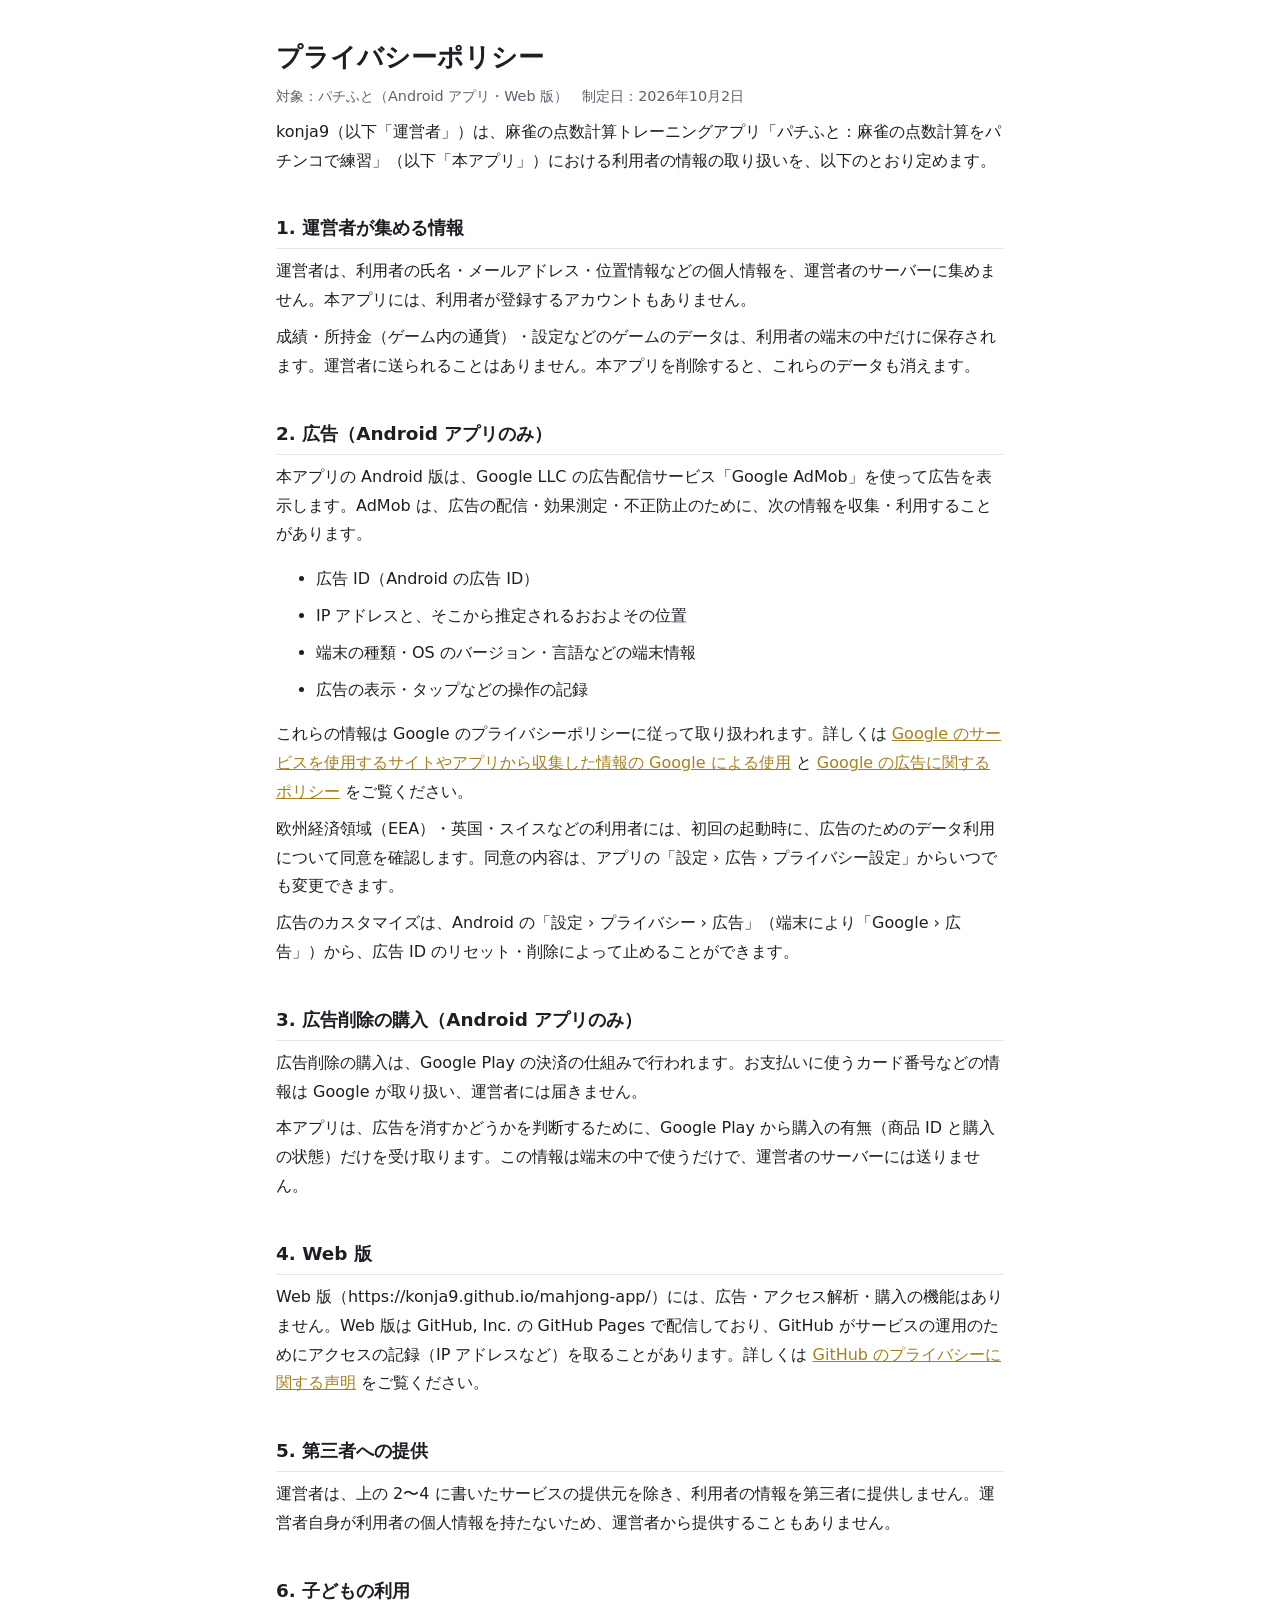
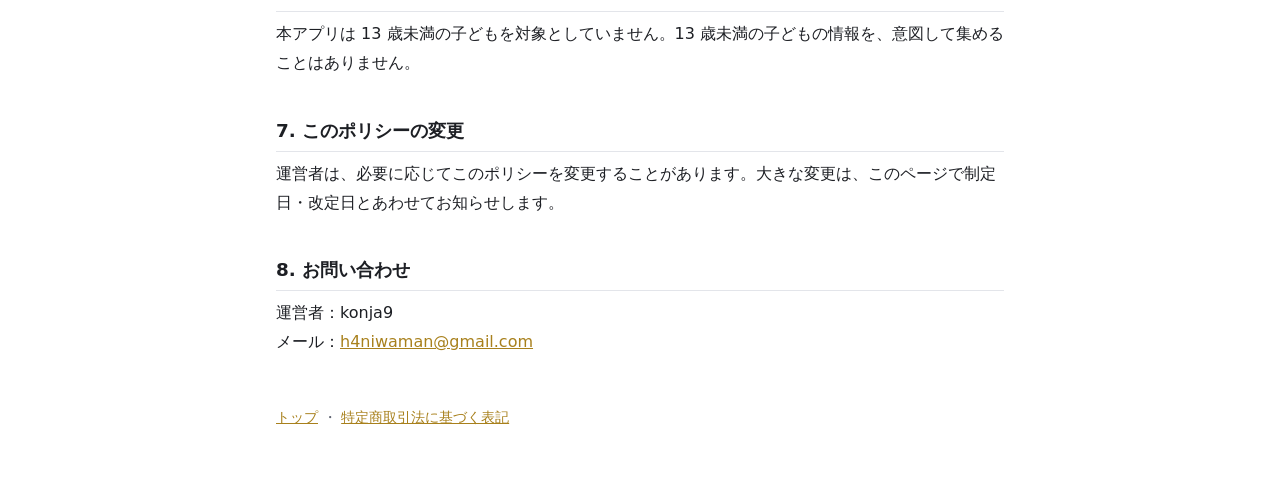
==== privacy.html @ 3b38ac70 "配布元サイトを追加（トップ・プライバシーポリシー・特定商取引法の表記・app-ads.txt） Co-Authored-By: Claude Opus 5.5 <noreply@anthropic.c" ====
<!doctype html>
<html lang="ja">
  <head>
    <meta charset="UTF-8" />
    <meta name="viewport" content="width=device-width, initial-scale=1.0" />
    <title>プライバシーポリシー｜パチふと</title>
    <link rel="stylesheet" href="style.css" />
  </head>
  <body>
    <main>
      <h1>プライバシーポリシー</h1>
      <p class="meta">対象：パチふと（Android アプリ・Web 版）　制定日：2026年10月2日</p>

      <p>
        konja9（以下「運営者」）は、麻雀の点数計算トレーニングアプリ「パチふと：麻雀の点数計算をパチンコで練習」（以下「本アプリ」）における利用者の情報の取り扱いを、以下のとおり定めます。
      </p>

      <h2>1. 運営者が集める情報</h2>
      <p>
        運営者は、利用者の氏名・メールアドレス・位置情報などの個人情報を、運営者のサーバーに集めません。本アプリには、利用者が登録するアカウントもありません。
      </p>
      <p>
        成績・所持金（ゲーム内の通貨）・設定などのゲームのデータは、利用者の端末の中だけに保存されます。運営者に送られることはありません。本アプリを削除すると、これらのデータも消えます。
      </p>

      <h2>2. 広告（Android アプリのみ）</h2>
      <p>
        本アプリの Android 版は、Google LLC の広告配信サービス「Google AdMob」を使って広告を表示します。AdMob は、広告の配信・効果測定・不正防止のために、次の情報を収集・利用することがあります。
      </p>
      <ul>
        <li>広告 ID（Android の広告 ID）</li>
        <li>IP アドレスと、そこから推定されるおおよその位置</li>
        <li>端末の種類・OS のバージョン・言語などの端末情報</li>
        <li>広告の表示・タップなどの操作の記録</li>
      </ul>
      <p>
        これらの情報は Google のプライバシーポリシーに従って取り扱われます。詳しくは
        <a href="https://policies.google.com/technologies/partner-sites?hl=ja">Google のサービスを使用するサイトやアプリから収集した情報の Google による使用</a>
        と
        <a href="https://policies.google.com/technologies/ads?hl=ja">Google の広告に関するポリシー</a>
        をご覧ください。
      </p>
      <p>
        欧州経済領域（EEA）・英国・スイスなどの利用者には、初回の起動時に、広告のためのデータ利用について同意を確認します。同意の内容は、アプリの「設定 › 広告 › プライバシー設定」からいつでも変更できます。
      </p>
      <p>
        広告のカスタマイズは、Android の「設定 › プライバシー › 広告」（端末により「Google › 広告」）から、広告 ID のリセット・削除によって止めることができます。
      </p>

      <h2>3. 広告削除の購入（Android アプリのみ）</h2>
      <p>
        広告削除の購入は、Google Play の決済の仕組みで行われます。お支払いに使うカード番号などの情報は Google が取り扱い、運営者には届きません。
      </p>
      <p>
        本アプリは、広告を消すかどうかを判断するために、Google Play から購入の有無（商品 ID と購入の状態）だけを受け取ります。この情報は端末の中で使うだけで、運営者のサーバーには送りません。
      </p>

      <h2>4. Web 版</h2>
      <p>
        Web 版（https://konja9.github.io/mahjong-app/）には、広告・アクセス解析・購入の機能はありません。Web 版は GitHub, Inc. の GitHub Pages で配信しており、GitHub がサービスの運用のためにアクセスの記録（IP アドレスなど）を取ることがあります。詳しくは
        <a href="https://docs.github.com/ja/site-policy/privacy-policies/github-general-privacy-statement">GitHub のプライバシーに関する声明</a>
        をご覧ください。
      </p>

      <h2>5. 第三者への提供</h2>
      <p>
        運営者は、上の 2〜4 に書いたサービスの提供元を除き、利用者の情報を第三者に提供しません。運営者自身が利用者の個人情報を持たないため、運営者から提供することもありません。
      </p>

      <h2>6. 子どもの利用</h2>
      <p>
        本アプリは 13 歳未満の子どもを対象としていません。13 歳未満の子どもの情報を、意図して集めることはありません。
      </p>

      <h2>7. このポリシーの変更</h2>
      <p>
        運営者は、必要に応じてこのポリシーを変更することがあります。大きな変更は、このページで制定日・改定日とあわせてお知らせします。
      </p>

      <h2>8. お問い合わせ</h2>
      <p>運営者：konja9<br />メール：<a href="mailto:h4niwaman@gmail.com">h4niwaman@gmail.com</a></p>

      <footer><a href="./">トップ</a> ・ <a href="law.html">特定商取引法に基づく表記</a></footer>
    </main>
  </body>
</html>
---- style.css ----
:root {
  --bg: #ffffff;
  --text: #1d1f24;
  --sub: #5d6270;
  --line: #e3e5ea;
  --accent: #a8801c;
}
@media (prefers-color-scheme: dark) {
  :root {
    --bg: #0c0d11;
    --text: #e8e9ec;
    --sub: #9aa0ab;
    --line: #262932;
    --accent: #d4af37;
  }
}
* {
  box-sizing: border-box;
}
body {
  margin: 0;
  background: var(--bg);
  color: var(--text);
  font: 16px/1.8 system-ui, -apple-system, 'Hiragino Sans', 'Noto Sans JP', sans-serif;
}
main {
  max-width: 760px;
  margin: 0 auto;
  padding: 40px 16px 64px;
}
h1 {
  font-size: 1.6rem;
  line-height: 1.4;
  margin: 0 0 8px;
}
h2 {
  font-size: 1.15rem;
  margin: 36px 0 8px;
  padding-bottom: 4px;
  border-bottom: 1px solid var(--line);
}
p,
li {
  margin: 0 0 8px;
}
a {
  color: var(--accent);
}
.meta {
  color: var(--sub);
  font-size: 0.9rem;
}
table {
  width: 100%;
  border-collapse: collapse;
  margin: 16px 0;
}
th,
td {
  text-align: left;
  vertical-align: top;
  padding: 10px 8px;
  border-bottom: 1px solid var(--line);
}
th {
  width: 32%;
  color: var(--sub);
  font-weight: 600;
}
@media (max-width: 560px) {
  th,
  td {
    display: block;
    width: 100%;
    padding: 6px 0;
  }
  th {
    border-bottom: 0;
    padding-top: 12px;
  }
}
footer {
  margin-top: 48px;
  color: var(--sub);
  font-size: 0.9rem;
}
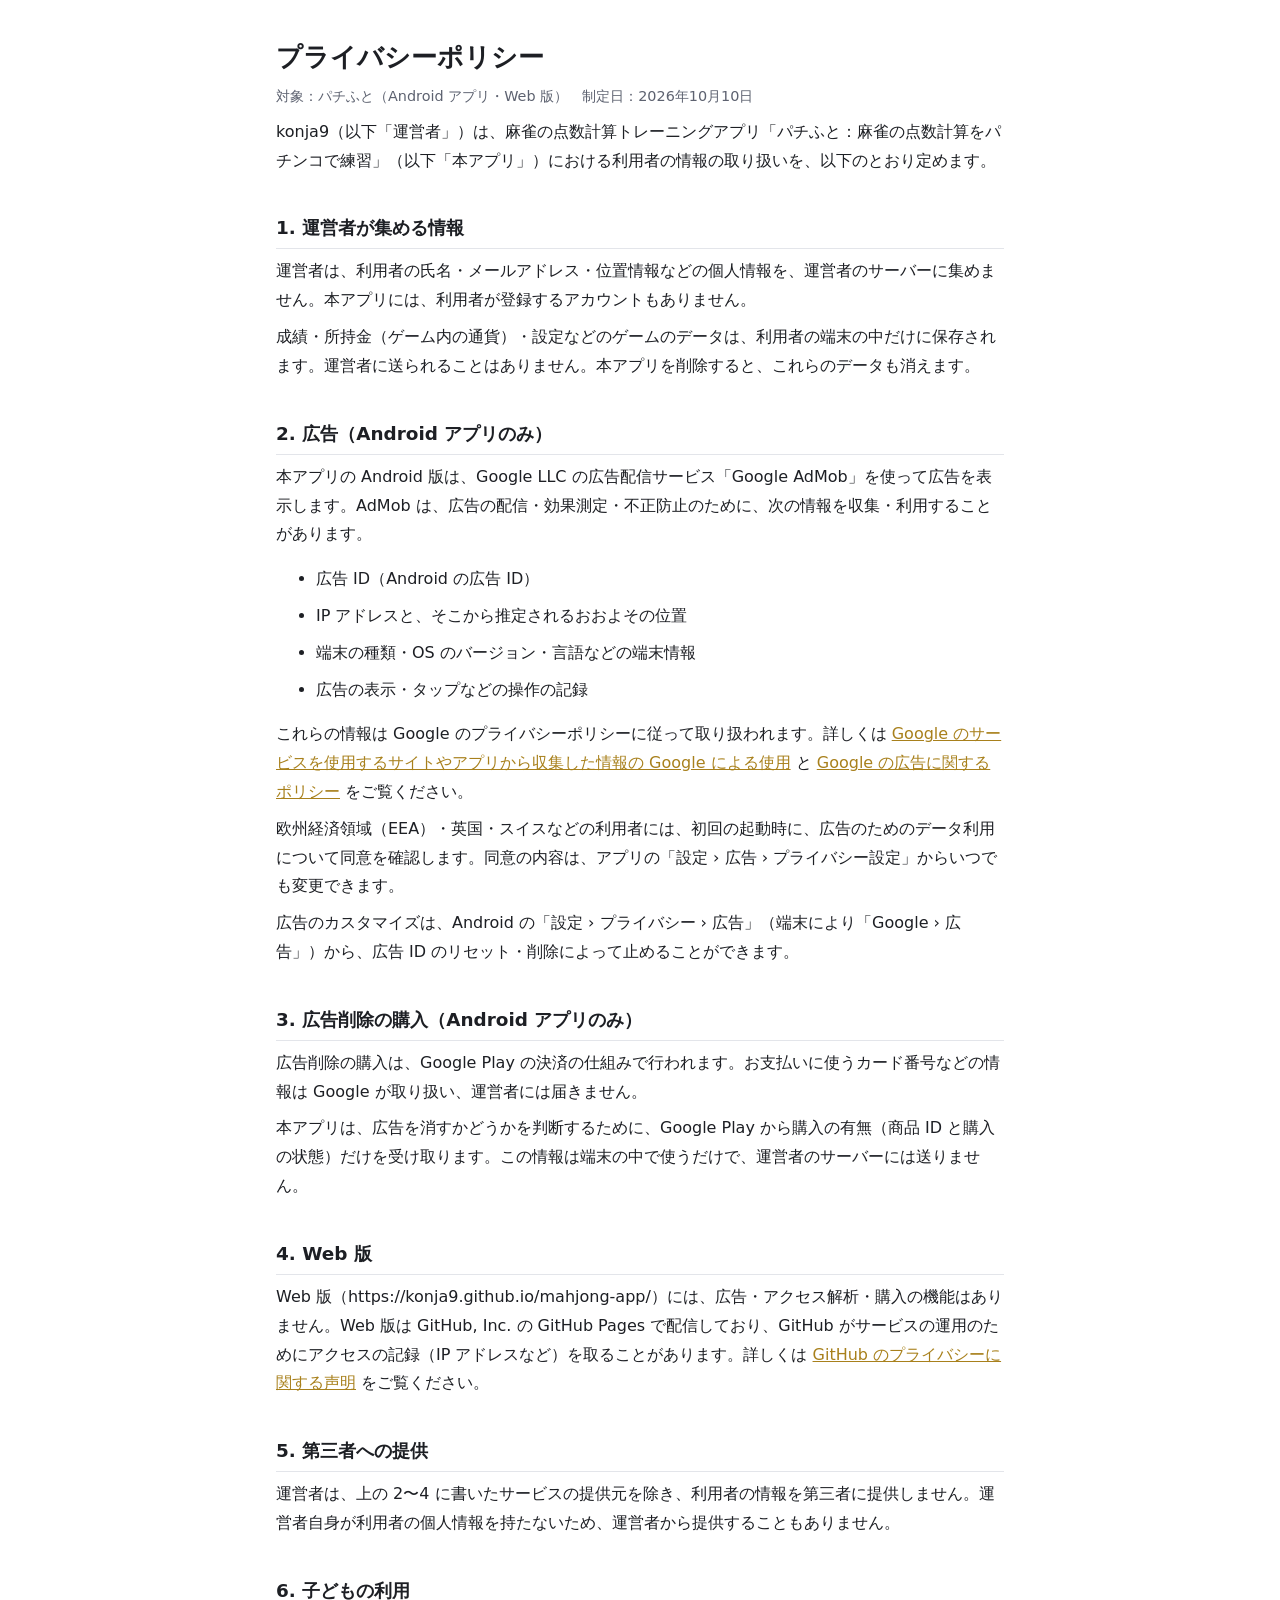
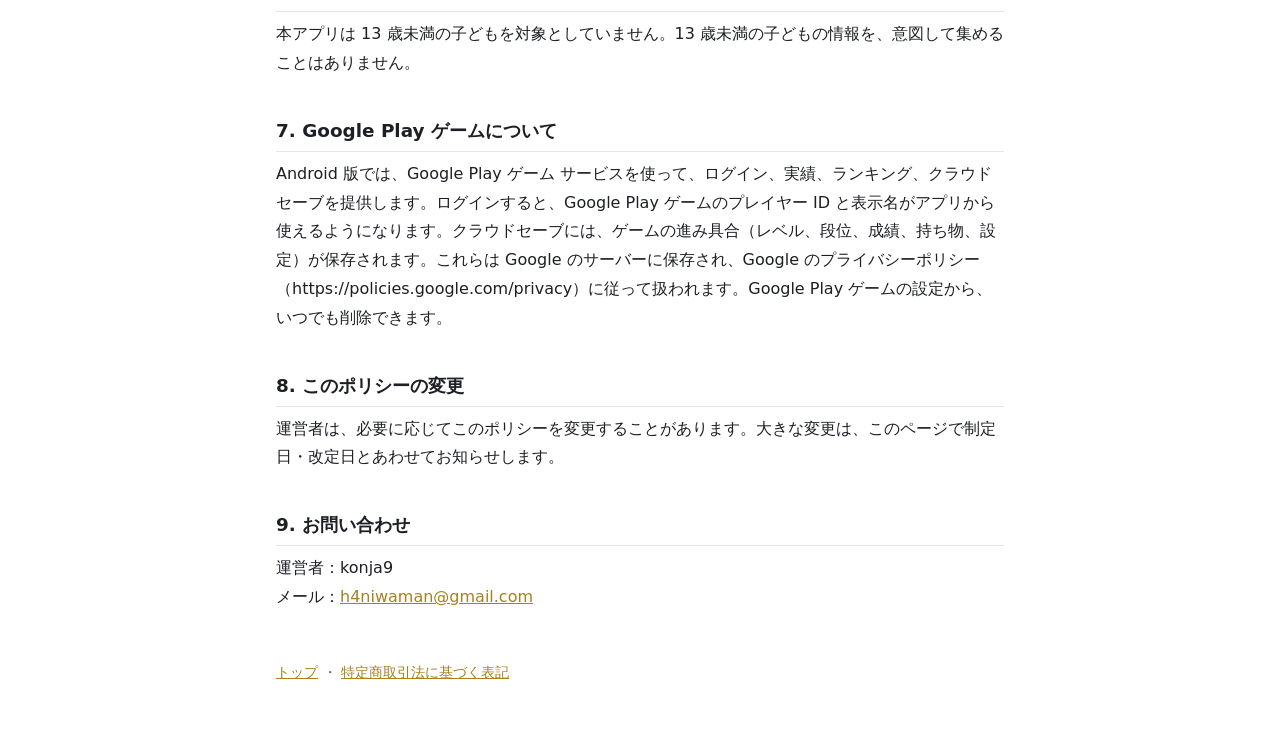
==== commit e9033ac9: "Update privacy.html" ====
--- a/privacy.html
+++ b/privacy.html
@@ -9,7 +9,7 @@
   <body>
     <main>
       <h1>プライバシーポリシー</h1>
-      <p class="meta">対象：パチふと（Android アプリ・Web 版）　制定日：2026年10月2日</p>
+      <p class="meta">対象：パチふと（Android アプリ・Web 版）　制定日：2026年10月10日</p>
 
       <p>
         konja9（以下「運営者」）は、麻雀の点数計算トレーニングアプリ「パチふと：麻雀の点数計算をパチンコで練習」（以下「本アプリ」）における利用者の情報の取り扱いを、以下のとおり定めます。
@@ -72,12 +72,17 @@
         本アプリは 13 歳未満の子どもを対象としていません。13 歳未満の子どもの情報を、意図して集めることはありません。
       </p>
 
-      <h2>7. このポリシーの変更</h2>
+      <h2>7. Google Play ゲームについて</h2>
+      <p>
+        Android 版では、Google Play ゲーム サービスを使って、ログイン、実績、ランキング、クラウドセーブを提供します。ログインすると、Google Play ゲームのプレイヤー ID と表示名がアプリから使えるようになります。クラウドセーブには、ゲームの進み具合（レベル、段位、成績、持ち物、設定）が保存されます。これらは Google のサーバーに保存され、Google のプライバシーポリシー（https://policies.google.com/privacy）に従って扱われます。Google Play ゲームの設定から、いつでも削除できます。
+      </p>
+
+      <h2>8. このポリシーの変更</h2>
       <p>
         運営者は、必要に応じてこのポリシーを変更することがあります。大きな変更は、このページで制定日・改定日とあわせてお知らせします。
       </p>
 
-      <h2>8. お問い合わせ</h2>
+      <h2>9. お問い合わせ</h2>
       <p>運営者：konja9<br />メール：<a href="mailto:h4niwaman@gmail.com">h4niwaman@gmail.com</a></p>
 
       <footer><a href="./">トップ</a> ・ <a href="law.html">特定商取引法に基づく表記</a></footer>
